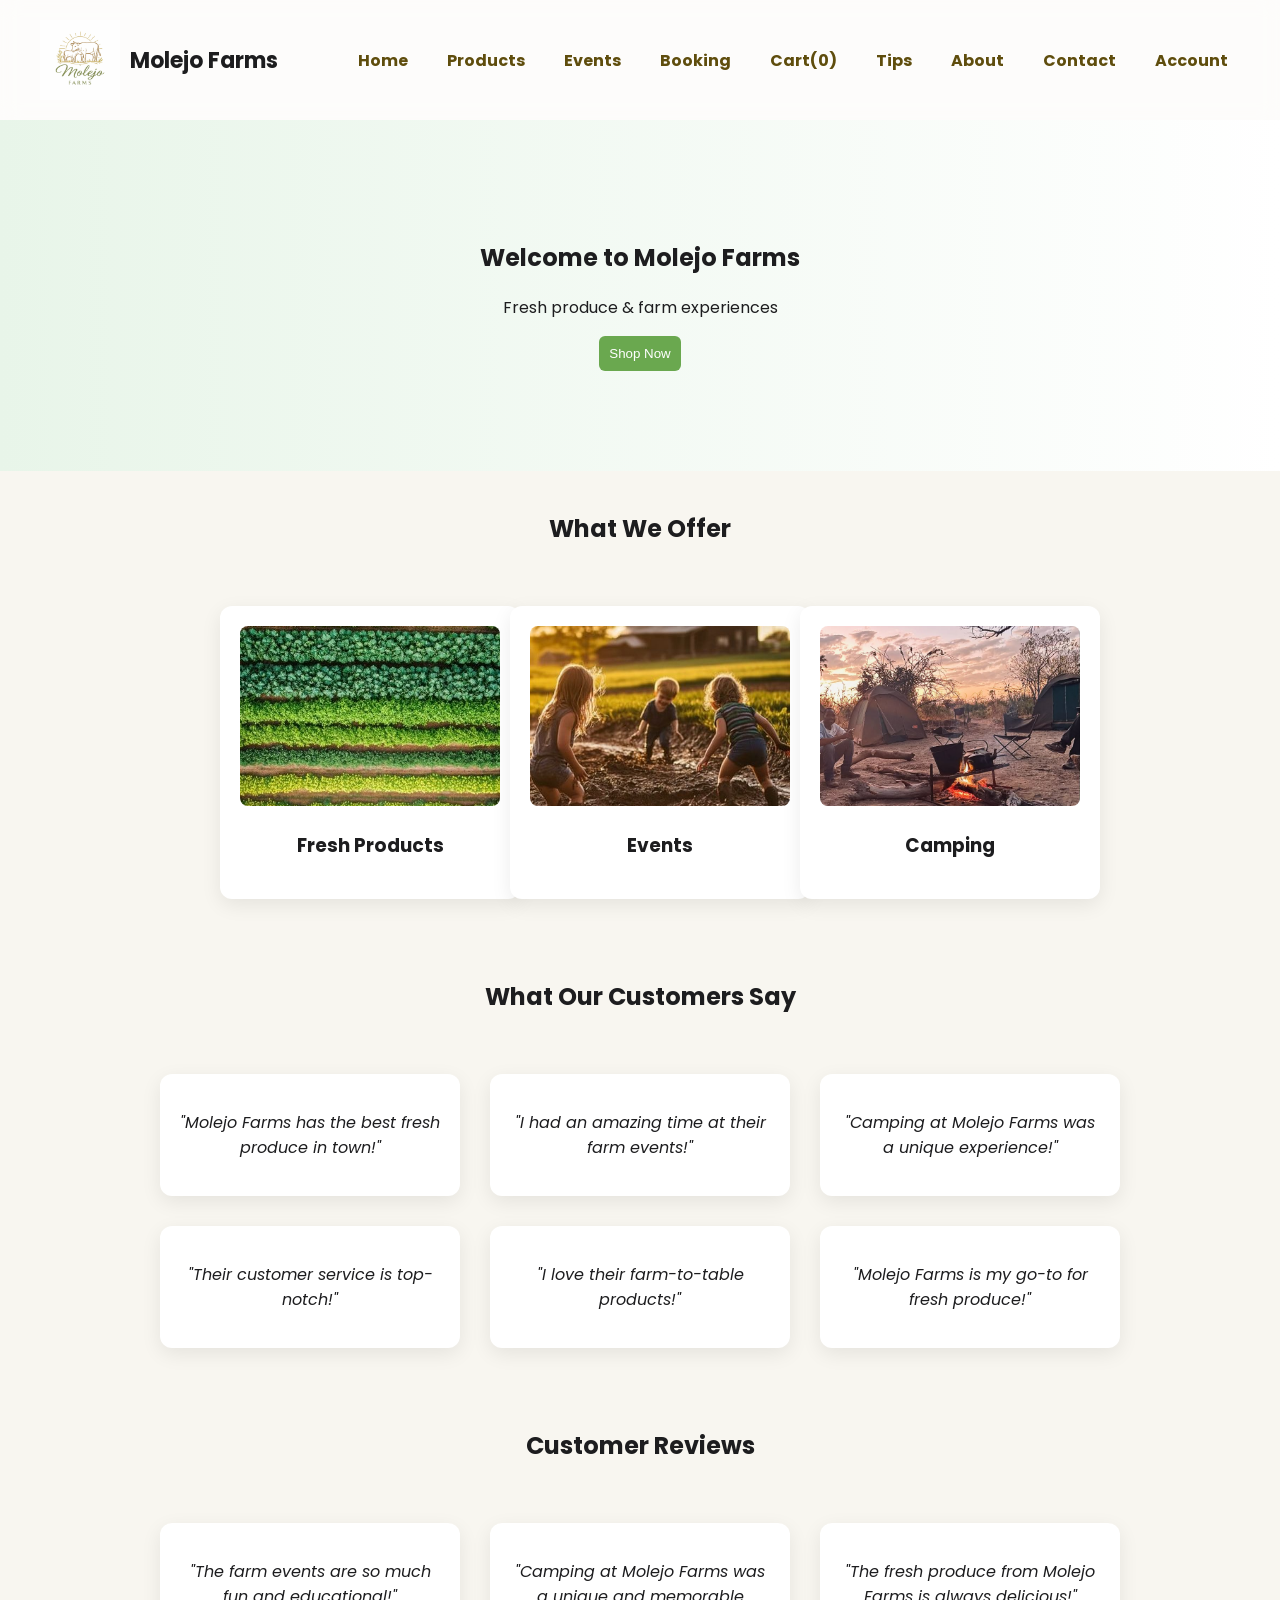
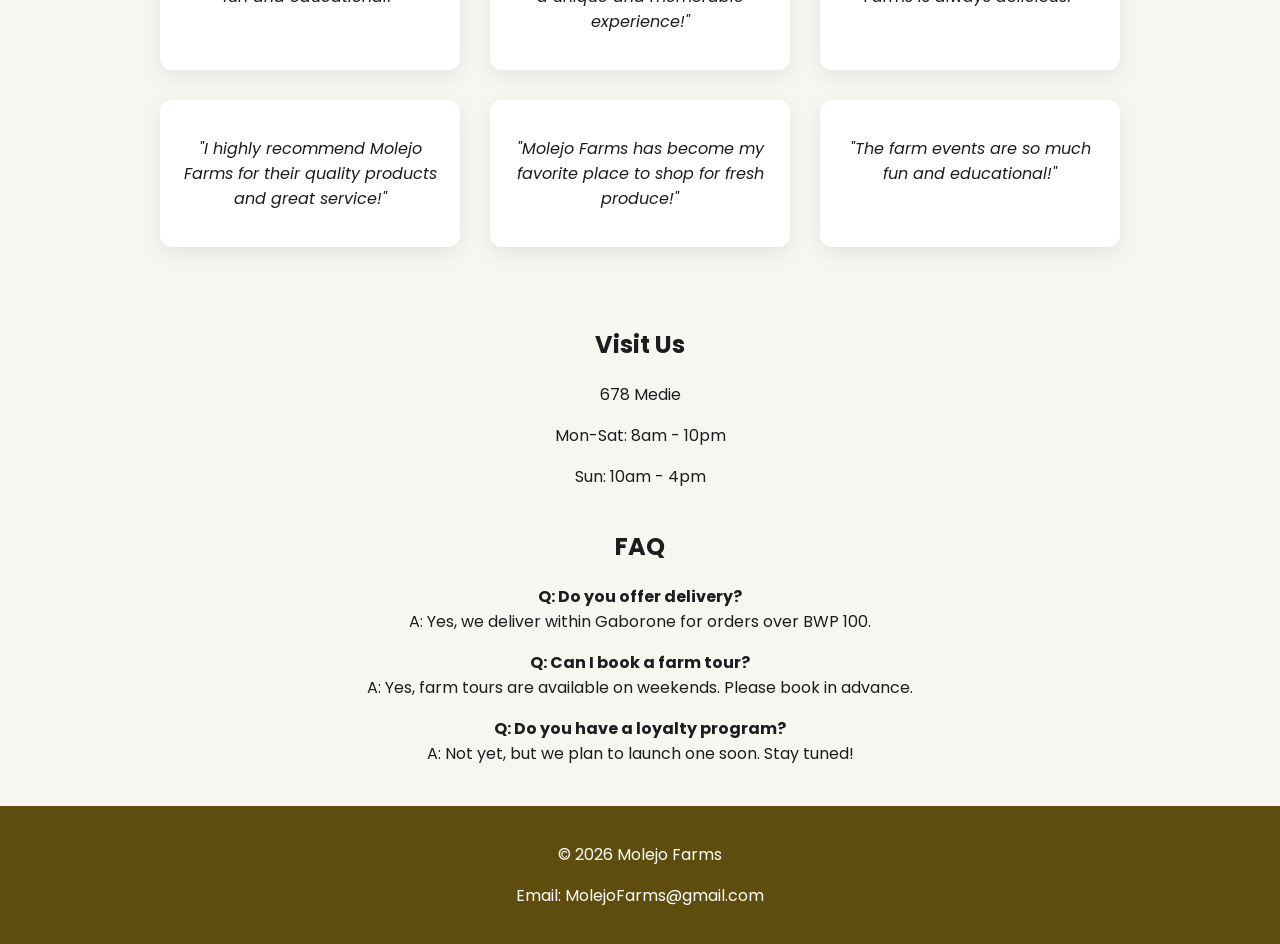
==== index.html @ 70b16c81 "updates" ====
<!DOCTYPE html>
<html lang="en">
<head>
<meta charset="UTF-8">
<meta name="viewport" content="width=device-width, initial-scale=1.0">
<title>Molejo Farms</title>

<link rel="stylesheet" href="style.css">
<link href="https://fonts.googleapis.com/css2?family=Poppins&display=swap" rel="stylesheet">
</head>

<body>

<header>
  <div class="logo-container">
    <img src="images/ui/logo.png" class="logo">
    <h1 class="brand">Molejo Farms</h1>
  </div>

  <nav>
    <a href="index.html">Home</a>
    <a href="products.html">Products</a>
    <a href="events.html">Events</a>
    <a href="bookings.html">Booking</a>
    <a href="cart.html">Cart(<span id="cart-count">0</span>)</a>
    <a href="tips.html">Tips</a>
  <a href="about.html">About</a>
    <a href="contact.html">Contact</a>
     <a href="account.html">Account</a>
    
  </nav>

</header>

<section class="hero">
  <h1>Welcome to Molejo Farms </h1>
  <p>Fresh produce & farm experiences</p>
  <button onclick="location.href='products.html'">Shop Now</button>
</section>

<h2 class="section-title">What We Offer</h2>

<section class="cards container">

<a href="products.html" class="card-link">
  <div class="card">
    <img src="images/banners/farm1.jpg" alt="Farm Image">
   
    <h3>Fresh Products</h3>
  </div>
</a>
<a href="events.html" class="card-link">
  <div class="card">
    <img src="images/banners/event.jpg" alt="Event Image">
    <h3>Events</h3>
  </div>
</a>

<a href="bookings.html" class="card-link">
  <div class="card">
    <img src="images/banners/camping.jpg" alt="Camping Image">
    <h3>Camping</h3>
  </div>
</a>
</section>
  

  
  <h2 class="section-title">What Our Customers Say</h2>

    <section class="cards container">

    <div class="card"><p> "Molejo Farms has the best fresh produce in town!"</p></div>
    <div class="card"><p> "I had an amazing time at their farm events!"</p></div>
    <div class="card"><p> "Camping at Molejo Farms was a unique experience!"</p></div>
 <div class="card"><p> "Their customer service is top-notch!"</p></div>
    <div class="card"><p> "I love their farm-to-table products!"</p></div>
   <div class="card">  <p> "Molejo Farms is my go-to for fresh produce!"</p> </div>
   </section>

    <h2 class="section-title">Customer Reviews</h2>
    <section class="cards container">
    <div class="card"><p> "The farm events are so much fun and educational!"</p></div>
    <div class="card"><p> "Camping at Molejo Farms was a unique and memorable experience!"</p></div>
    <div class="card"><p> "The fresh produce from Molejo Farms is always delicious!"</p></div>
    <div class="card"><p> "I highly recommend Molejo Farms for their quality products and great service!"</p></div>
    <div class="card"><p> "Molejo Farms has become my favorite place to shop for fresh produce!"</p></div>
<div class="card"><p> "The farm events are so much fun and educational!"</p></div>
</section>

<section class="container center-section">
  <h2 class="section-title">Visit Us</h2>
  <p>678 Medie</p>
  <p>Mon-Sat: 8am - 10pm</p>
  <p>Sun: 10am - 4pm</p>
</section>

<section class="container center-section">
  <h2 class="section-title">FAQ</h2>
  <p><strong>Q: Do you offer delivery?</strong><br>A: Yes, we deliver within Gaborone for orders over BWP 100.</p>
  <p><strong>Q: Can I book a farm tour?</strong><br>A: Yes, farm tours are available on weekends. Please book in advance.</p>
  <p><strong>Q: Do you have a loyalty program?</strong><br>A: Not yet, but we plan to launch one soon. Stay tuned!</p>
</section>

<footer>
  <p>© 2026 Molejo Farms</p>
  <p>Email: MolejoFarms@gmail.com</p>
</footer>

<script src="script.js"></script>
</body>
</html>
---- style.css ----
:root {
  --primary: #5f4d0d;
  --secondary: #6aa84f;
  --accent: #d9534f;
  --background: #f8f6f0;
  --card-bg: #ffffff;
  --text: #1d1d1f;
  --muted: #6c757d;
}

body {
  font-family: 'Poppins', sans-serif;
  margin: 0;
  background: var(--background);
  color: var(--text);
}

/* HEADER */
header {
  display: flex;
  align-items: center;
  justify-content: space-between;
  padding: 20px 40px;
  background: rgba(255,255,255,0.7);
  backdrop-filter: blur(10px);
  flex-wrap: wrap;
}

.logo-container {
  display: flex;
  align-items: center;
  gap: 10px;
}

.logo {
  width: 80px;
}

.brand {
  font-size: 22px;
  font-weight: bold;
}

/* NAV */
nav {
  display: flex;
  gap: 15px;
  flex-wrap: wrap;
}

nav a {
  text-decoration: none;
  color: var(--primary);
  font-weight: bold;
  padding: 6px 12px;
  border-radius: 6px;
}

nav a:hover {
  background: var(--accent);
  color: white;
}





/* HERO */
.hero {
  text-align: center;
  padding: 100px 20px;
  background: linear-gradient(to right, #e8f5e9, #ffffff);
}

/* LAYOUT */
.container {
  max-width: 1100px;
  margin: auto;
}

/* CARDS */
.cards {
  display: flex;
  flex-wrap: wrap;
  justify-content: center;
  gap: 30px;
  padding: 40px;
  align-items: stretch;
}

.card {
  width: 260px;
  background: var(--card-bg);
  padding: 20px;
  border-radius: 12px;
  text-align: center;
  box-shadow: 0 6px 20px rgba(0,0,0,0.08);
  transition: 0.3s;
  position: relative;

 
}

.card p{
  text-align:center;
  font-style: italic;
}
.card:hover { 
  transform: translateY(-10px);
}

.card img {
  width: 100%;
  height: 180px;
  object-fit: cover;
  border-radius: 8px;
}

/* GRID FOR PRODUCTS */
.product-grid {
  display: grid;
  grid-template-columns: repeat(auto-fit, minmax(250px, 1fr));
  gap: 25px;
  padding: 40px;
}

/* BUTTON */
button {
  padding: 10px;
  border-radius: 6px;
  border: none;
  background: var(--secondary);
  color: white;
  cursor: pointer;
}

button:hover {
  background: #5a9442;
}

/* QUANTITY CONTROLS */
.quantity-controls {
  display: flex;
  justify-content: center;
  gap: 5px;
  margin-top: 10px;
}

.quantity-controls input {
  width: 50px;
  text-align: center;
}

.total {
  font-weight: bold;
  margin-top: 5px;
}

/* BADGE */
.badge {
  position: absolute;
  top: 10px;
  left: 10px;
  background: var(--accent);
  color: white;
  padding: 4px 8px;
  border-radius: 4px;
  font-size: 12px;
}

/* TITLES */
.section-title {
  text-align: center;
  margin-top: 40px;
}

/* FOOTER */
footer {
  text-align: center;
  padding: 20px;
  background: var(--primary);
  color: white;
}
.center-section {
  text-align: center;
  max-width: 700px;
  margin: 40px auto;
}
.product-grid {
  display: grid;
  grid-template-columns: repeat(auto-fit, minmax(280px, 1fr));
  gap: 30px;
  padding: 40px;
  width: 100%;
}
textarea {
  width: 100%;
  height: 100px;
  margin-top: 10px;
  padding: 8px;
  border-radius: 6px;
  border: 1px solid #ccc;
}
/* ⭐ Highlight important tips */
.highlight {
  background: #fff3cd;
  padding: 10px;
  border-left: 4px solid #d9534f;
  margin: 10px 0;
  border-radius: 6px;
}

/* 🔽 Read more hidden */
.more-text {
  display: none;
}

/* 🔥 Popular tips */
.popular {
  background: #f0f8f0;
  padding: 20px;
  border-radius: 10px;
  margin: 20px;
}
.event-date {
  font-weight: bold;
  color: var(--secondary);
  margin-bottom: 8px;
}

.sold-out-date {
  color: #d9534f;
}
.card.pass {
  border: 2px dashed var(--primary);
  background: #fffdf5;
}
.package-images {
  display: flex;
  gap: 10px;
  margin-top: 10px;
}

.package-images img {
  width: 48%;
  height: 120px;
  object-fit: cover;
  border-radius: 6px;
}

.booking-box {
  background: white;
  padding: 15px;
  margin: 20px auto;
  max-width: 600px;
  border-radius: 10px;
  text-align: center;
}

.highlight {
  background: #fff3cd;
  padding: 8px;
  border-left: 4px solid #d9534f;
  margin: 10px 0;
}
.cart-section{
  margin-bottom:20px;
  text-align:left;
}

.cart-item{
  background:#f9f9f9;
  padding:10px 15px;
  margin:8px 0;
  border-radius:6px;

   display: flex;
  align-items: center;
  justify-content: space-between;
  gap: 10px;
}
.cart-item-info {
  flex: 1;
}

/* BUTTON GROUP */
.cart-controls {
  display: flex;
  align-items: center;
  gap: 5px;
}

/* SMALLER BUTTONS */
.cart-controls button {
  padding: 5px 8px;
  font-size: 14px;
}

/* REMOVE BUTTON */
.cart-remove {
  background: #d9534f;
}

.cart-remove:hover {
  background: #c9302c;
}
.card-link {
  text-decoration: none;
  color: inherit;
  display: inline-block;
  width: 260px;
}

.card-link .card {
  cursor: pointer;
}

.account-section {
  padding: 20px;
  margin-bottom: 20px;
  background: #fff;
  border-radius: 12px;
  box-shadow: 0 1px 20px rgba(0,0,0,0.05);
}

.account-section form label {
  display: block;
  margin: 12px 0 6px;
  font-weight: 600;
}

.account-section input,
.account-section textarea,
.account-section select {
  width: 100%;
  padding: 10px;
  border: 1px solid #ddd;
  border-radius: 8px;
  margin-bottom: 10px;
  box-sizing: border-box;
}

.saved-address {
  border: 1px solid #e6e6e6;
  background: #fafafa;
  padding: 14px;
  margin-bottom: 14px;
  border-radius: 10px;
}

.button-secondary {
  background: #6c757d;
  color: white;
}

.button-group {
  display: flex;
  gap: 10px;
  flex-wrap: wrap;
  margin-top: 8px;
}

.receipt-items {
  background: #f5f5f5;
  padding: 14px;
  border-radius: 10px;
  margin: 12px 0;
}

.receipt-items div {
  margin-bottom: 8px;
}

.receipt-item {
  padding: 16px;
  background: white;
  border: 1px solid #e5e5e5;
  margin-bottom: 16px;
  border-radius: 10px;
}

.muted {
  color: #666;
  font-size: 0.95rem;
  margin-top: 6px;
}

.booking-box {
  background: white;
  padding: 20px;
  margin: 20px auto;
  max-width: 720px;
  border-radius: 14px;
  text-align: left;
  box-shadow: 0 12px 30px rgba(0,0,0,0.05);
}

.booking-box h3 {
  margin-top: 0;
}

.booking-box label {
  display: block;
  margin: 14px 0 6px;
  font-weight: 600;
}

.booking-box input,
.booking-box textarea,
.booking-box select {
  width: 100%;
  padding: 12px 14px;
  border: 1px solid #ddd;
  border-radius: 10px;
  margin-top: 6px;
  box-sizing: border-box;
  font-size: 1rem;
}

.booking-box textarea {
  min-height: 120px;
}

.checkout-layout {
  display: grid;
  gap: 24px;
}

.checkout-summary {
  display: grid;
  gap: 20px;
}

.checkout-form {
  display: flex;
  flex-direction: column;
  gap: 20px;
}

.checkout-actions {
  text-align: right;
  margin-top: 12px;
}

.booking-box .button {
  width: 100%;
  padding: 14px;
  font-size: 1rem;
  border-radius: 10px;
}

@media (min-width: 900px) {
  .checkout-layout {
    grid-template-columns: 0.95fr 1.05fr;
  }
}

.contact-card {
  display: grid;
  gap: 16px;
  background: #f8f9fa;
  padding: 20px;
  border-radius: 14px;
  border: 1px solid #e6e6e6;
}

.contact-card p,
.contact-card li {
  margin: 8px 0;
}
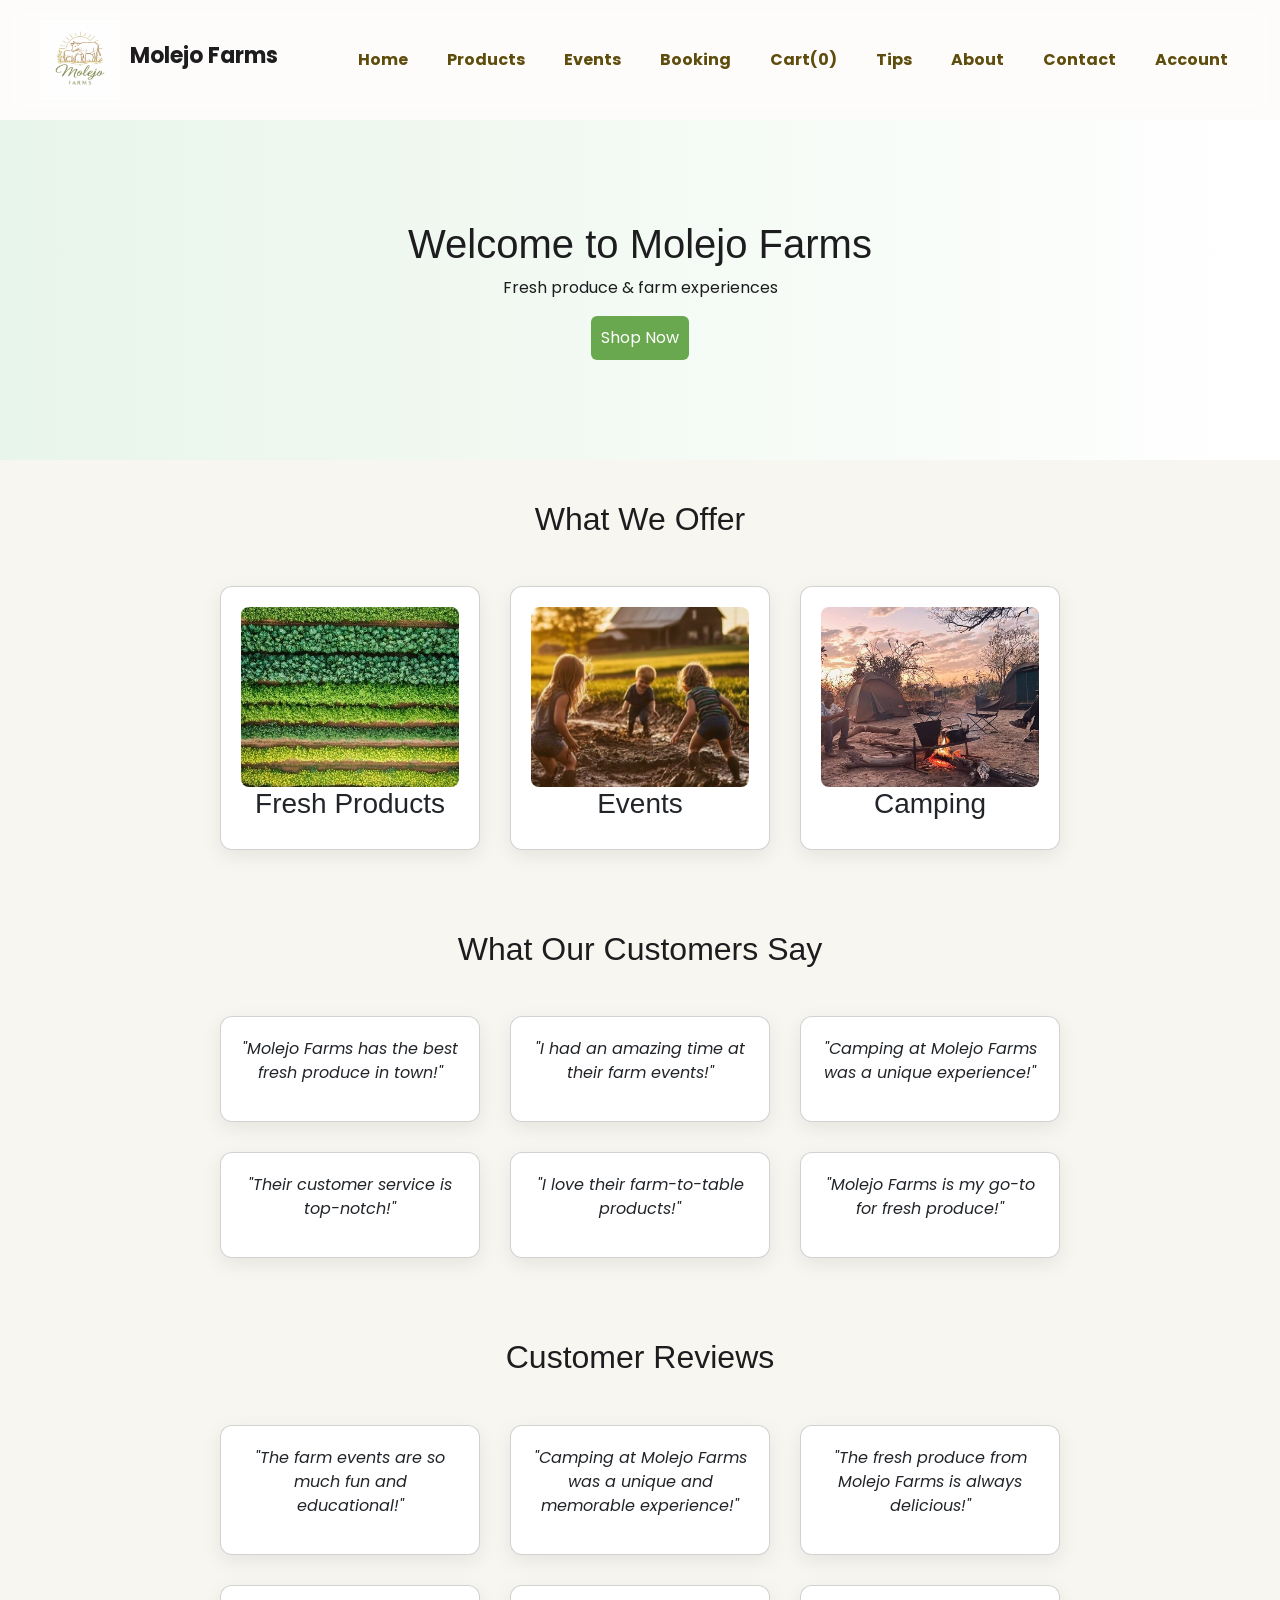
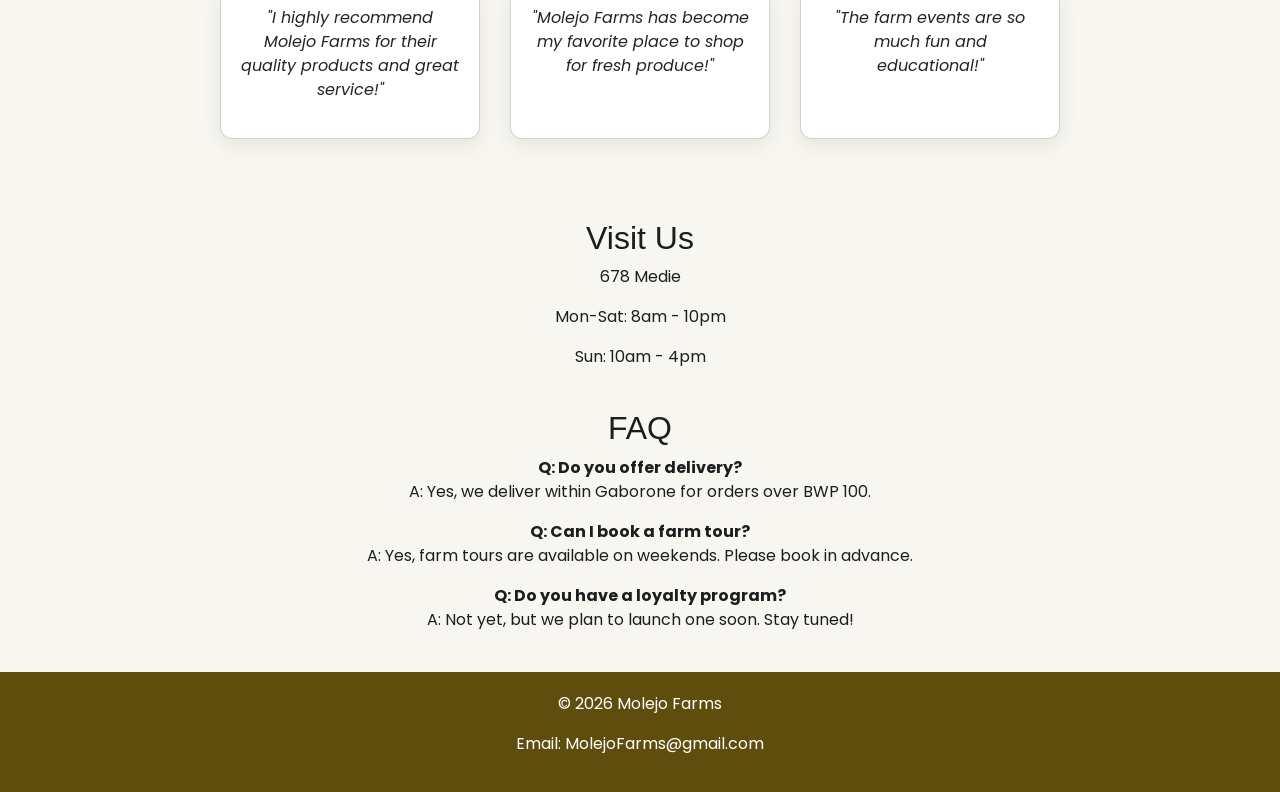
==== commit ff7bf041: "Final Code" ====
--- a/index.html
+++ b/index.html
@@ -5,7 +5,8 @@
 <meta name="viewport" content="width=device-width, initial-scale=1.0">
 <title>Molejo Farms</title>
 
-<link rel="stylesheet" href="style.css">
+<link href="https://cdn.jsdelivr.net/npm/bootstrap@5.3.3/dist/css/bootstrap.min.css" rel="stylesheet" integrity="sha384-Qpg0X4d0D+kA3B+L7Jw6M3zU1L88ox1Yu4xPYK5K9Rm+1QxGvNxN2wW0H3Fan70i" crossorigin="anonymous">
+<link rel="stylesheet" href="css/style.css">
 <link href="https://fonts.googleapis.com/css2?family=Poppins&display=swap" rel="stylesheet">
 </head>
 
@@ -107,7 +108,13 @@
   <p>Email: MolejoFarms@gmail.com</p>
 </footer>
 
-<script src="script.js"></script>
+<script src="js/script.js"></script>
+<script src="https://cdn.jsdelivr.net/npm/bootstrap@5.3.3/dist/js/bootstrap.bundle.min.js" integrity="sha384-ENjdO4Dr2bkBIFxQpeoDekTTOsgK4t62b24MR0k2n0n0V8MK0QevoRxT2MZw1T" crossorigin="anonymous"></script>
 </body>
 </html>
 
+
+
+
+
+
--- a/css/style.css
+++ b/css/style.css
@@ -0,0 +1,504 @@
+:root {
+  --primary: #5f4d0d;
+  --secondary: #6aa84f;
+  --accent: #d9534f;
+  --background: #f8f6f0;
+  --card-bg: #ffffff;
+  --text: #1d1d1f;
+  --muted: #6c757d;
+}
+
+body {
+  font-family: 'Poppins', sans-serif;
+  margin: 0;
+  background: var(--background);
+  color: var(--text);
+}
+
+/* HEADER */
+header {
+  display: flex;
+  align-items: center;
+  justify-content: space-between;
+  padding: 20px 40px;
+  background: rgba(255,255,255,0.7);
+  backdrop-filter: blur(10px);
+  flex-wrap: wrap;
+}
+
+.logo-container {
+  display: flex;
+  align-items: center;
+  gap: 10px;
+}
+
+.logo {
+  width: 80px;
+}
+
+.brand {
+  font-size: 22px;
+  font-weight: bold;
+}
+
+/* NAV */
+nav {
+  display: flex;
+  gap: 15px;
+  flex-wrap: wrap;
+}
+
+nav a {
+  text-decoration: none;
+  color: var(--primary);
+  font-weight: bold;
+  padding: 6px 12px;
+  border-radius: 6px;
+}
+
+nav a:hover {
+  background: var(--accent);
+  color: white;
+}
+
+
+
+
+
+/* HERO */
+.hero {
+  text-align: center;
+  padding: 100px 20px;
+  background: linear-gradient(to right, #e8f5e9, #ffffff);
+}
+
+/* LAYOUT */
+.container {
+  max-width: 1100px;
+  margin: auto;
+}
+
+/* CARDS */
+.cards {
+  display: flex;
+  flex-wrap: wrap;
+  justify-content: center;
+  gap: 30px;
+  padding: 40px;
+  align-items: stretch;
+}
+
+.card {
+  width: 260px;
+  background: var(--card-bg);
+  padding: 20px;
+  border-radius: 12px;
+  text-align: center;
+  box-shadow: 0 6px 20px rgba(0,0,0,0.08);
+  transition: 0.3s;
+  position: relative;
+
+ 
+}
+
+.card p{
+  text-align:center;
+  font-style: italic;
+}
+.card:hover { 
+  transform: translateY(-10px);
+}
+
+.card img {
+  width: 100%;
+  height: 180px;
+  object-fit: cover;
+  border-radius: 8px;
+}
+
+/* GRID FOR PRODUCTS */
+.product-grid {
+  display: grid;
+  grid-template-columns: repeat(auto-fit, minmax(250px, 1fr));
+  gap: 25px;
+  padding: 40px;
+}
+
+/* BUTTON */
+button {
+  padding: 10px;
+  border-radius: 6px;
+  border: none;
+  background: var(--secondary);
+  color: white;
+  cursor: pointer;
+}
+
+button:hover {
+  background: #5a9442;
+}
+
+/* BUTTON CLASS FOR LINKS */
+.button {
+  display: inline-block;
+  padding: 10px 20px;
+  border-radius: 6px;
+  border: none;
+  background: var(--secondary);
+  color: white;
+  cursor: pointer;
+  text-decoration: none;
+  font-weight: 500;
+  transition: background 0.3s ease;
+  margin: 5px;
+}
+
+.button:hover {
+  background: #5a9442;
+  color: white;
+  text-decoration: none;
+}
+
+/* QUANTITY CONTROLS */
+.quantity-controls {
+  display: flex;
+  justify-content: center;
+  gap: 5px;
+  margin-top: 10px;
+}
+
+.quantity-controls input {
+  width: 50px;
+  text-align: center;
+}
+
+.total {
+  font-weight: bold;
+  margin-top: 5px;
+}
+
+/* BADGE */
+.badge {
+  position: absolute;
+  top: 10px;
+  left: 10px;
+  background: var(--accent);
+  color: white;
+  padding: 4px 8px;
+  border-radius: 4px;
+  font-size: 12px;
+}
+
+/* TITLES */
+.section-title {
+  text-align: center;
+  margin-top: 40px;
+}
+
+/* FOOTER */
+footer {
+  text-align: center;
+  padding: 20px;
+  background: var(--primary);
+  color: white;
+}
+.center-section {
+  text-align: center;
+  max-width: 700px;
+  margin: 40px auto;
+}
+.product-grid {
+  display: grid;
+  grid-template-columns: repeat(auto-fit, minmax(280px, 1fr));
+  gap: 30px;
+  padding: 40px;
+  width: 100%;
+}
+textarea {
+  width: 100%;
+  height: 100px;
+  margin-top: 10px;
+  padding: 8px;
+  border-radius: 6px;
+  border: 1px solid #ccc;
+}
+/* ⭐ Highlight important tips */
+.highlight {
+  background: #fff3cd;
+  padding: 10px;
+  border-left: 4px solid #d9534f;
+  margin: 10px 0;
+  border-radius: 6px;
+}
+
+/* 🔽 Read more hidden */
+.more-text {
+  display: none;
+}
+
+/* 🔥 Popular tips */
+.popular {
+  background: #f0f8f0;
+  padding: 20px;
+  border-radius: 10px;
+  margin: 20px;
+}
+.event-date {
+  font-weight: bold;
+  color: var(--secondary);
+  margin-bottom: 8px;
+}
+
+.sold-out-date {
+  color: #d9534f;
+}
+.card.pass {
+  border: 2px dashed var(--primary);
+  background: #fffdf5;
+}
+.package-images {
+  display: flex;
+  gap: 10px;
+  margin-top: 10px;
+}
+
+.package-images img {
+  width: 48%;
+  height: 120px;
+  object-fit: cover;
+  border-radius: 6px;
+}
+
+.booking-box {
+  background: white;
+  padding: 15px;
+  margin: 20px auto;
+  max-width: 600px;
+  border-radius: 10px;
+  text-align: center;
+}
+
+/* Align radio button labels with dots */
+.form-check-label {
+  vertical-align: middle;
+  margin-left: 5px;
+}
+
+.highlight {
+  background: #fff3cd;
+  padding: 8px;
+  border-left: 4px solid #d9534f;
+  margin: 10px 0;
+}
+.cart-section{
+  margin-bottom:20px;
+  text-align:left;
+}
+
+.cart-item{
+  background:#f9f9f9;
+  padding:10px 15px;
+  margin:8px 0;
+  border-radius:6px;
+
+   display: flex;
+  align-items: center;
+  justify-content: space-between;
+  gap: 10px;
+}
+.cart-item-info {
+  flex: 1;
+}
+
+/* BUTTON GROUP */
+.cart-controls {
+  display: flex;
+  align-items: center;
+  gap: 5px;
+}
+
+/* SMALLER BUTTONS */
+.cart-controls button {
+  padding: 5px 8px;
+  font-size: 14px;
+}
+
+/* REMOVE BUTTON */
+.cart-remove {
+  background: #d9534f;
+}
+
+.cart-remove:hover {
+  background: #c9302c;
+}
+.card-link {
+  text-decoration: none;
+  color: inherit;
+  display: inline-block;
+  width: 260px;
+}
+
+.card-link .card {
+  cursor: pointer;
+}
+
+.account-section {
+  padding: 20px;
+  margin-bottom: 20px;
+  background: #fff;
+  border-radius: 12px;
+  box-shadow: 0 1px 20px rgba(0,0,0,0.05);
+}
+
+.account-section form label {
+  display: block;
+  margin: 12px 0 6px;
+  font-weight: 600;
+}
+
+.account-section input,
+.account-section textarea,
+.account-section select {
+  width: 100%;
+  padding: 10px;
+  border: 1px solid #ddd;
+  border-radius: 8px;
+  margin-bottom: 10px;
+  box-sizing: border-box;
+}
+
+.saved-address {
+  border: 1px solid #e6e6e6;
+  background: #fafafa;
+  padding: 14px;
+  margin-bottom: 14px;
+  border-radius: 10px;
+}
+
+.button-secondary {
+  background: #6c757d;
+  color: white;
+}
+
+.button-group {
+  display: flex;
+  gap: 10px;
+  flex-wrap: wrap;
+  margin-top: 8px;
+}
+
+.btn-check:checked + .btn,
+.btn-check:active + .btn {
+  background-color: #6aa84f;
+  color: white;
+  border-color: #6aa84f;
+}
+
+.receipt-items {
+  background: #f5f5f5;
+  padding: 14px;
+  border-radius: 10px;
+  margin: 12px 0;
+}
+
+.receipt-items div {
+  margin-bottom: 8px;
+}
+
+.receipt-item {
+  padding: 16px;
+  background: white;
+  border: 1px solid #e5e5e5;
+  margin-bottom: 16px;
+  border-radius: 10px;
+}
+
+.muted {
+  color: #666;
+  font-size: 0.95rem;
+  margin-top: 6px;
+}
+
+.booking-box {
+  background: white;
+  padding: 20px;
+  margin: 20px auto;
+  max-width: 720px;
+  border-radius: 14px;
+  text-align: left;
+  box-shadow: 0 12px 30px rgba(0,0,0,0.05);
+}
+
+.booking-box h3 {
+  margin-top: 0;
+}
+
+.booking-box label {
+  display: block;
+  margin: 14px 0 6px;
+  font-weight: 600;
+}
+
+.booking-box input,
+.booking-box textarea,
+.booking-box select {
+  width: 100%;
+  padding: 12px 14px;
+  border: 1px solid #ddd;
+  border-radius: 10px;
+  margin-top: 6px;
+  box-sizing: border-box;
+  font-size: 1rem;
+}
+
+.booking-box textarea {
+  min-height: 120px;
+}
+
+.checkout-layout {
+  display: grid;
+  gap: 24px;
+}
+
+.checkout-summary {
+  display: grid;
+  gap: 20px;
+}
+
+.checkout-form {
+  display: flex;
+  flex-direction: column;
+  gap: 20px;
+}
+
+.checkout-actions {
+  text-align: right;
+  margin-top: 12px;
+}
+
+.booking-box .button {
+  width: 100%;
+  padding: 14px;
+  font-size: 1rem;
+  border-radius: 10px;
+}
+
+@media (min-width: 900px) {
+  .checkout-layout {
+    grid-template-columns: 0.95fr 1.05fr;
+  }
+}
+
+.contact-card {
+  display: grid;
+  gap: 16px;
+  background: #f8f9fa;
+  padding: 20px;
+  border-radius: 14px;
+  border: 1px solid #e6e6e6;
+}
+
+.contact-card p,
+.contact-card li {
+  margin: 8px 0;
+}
